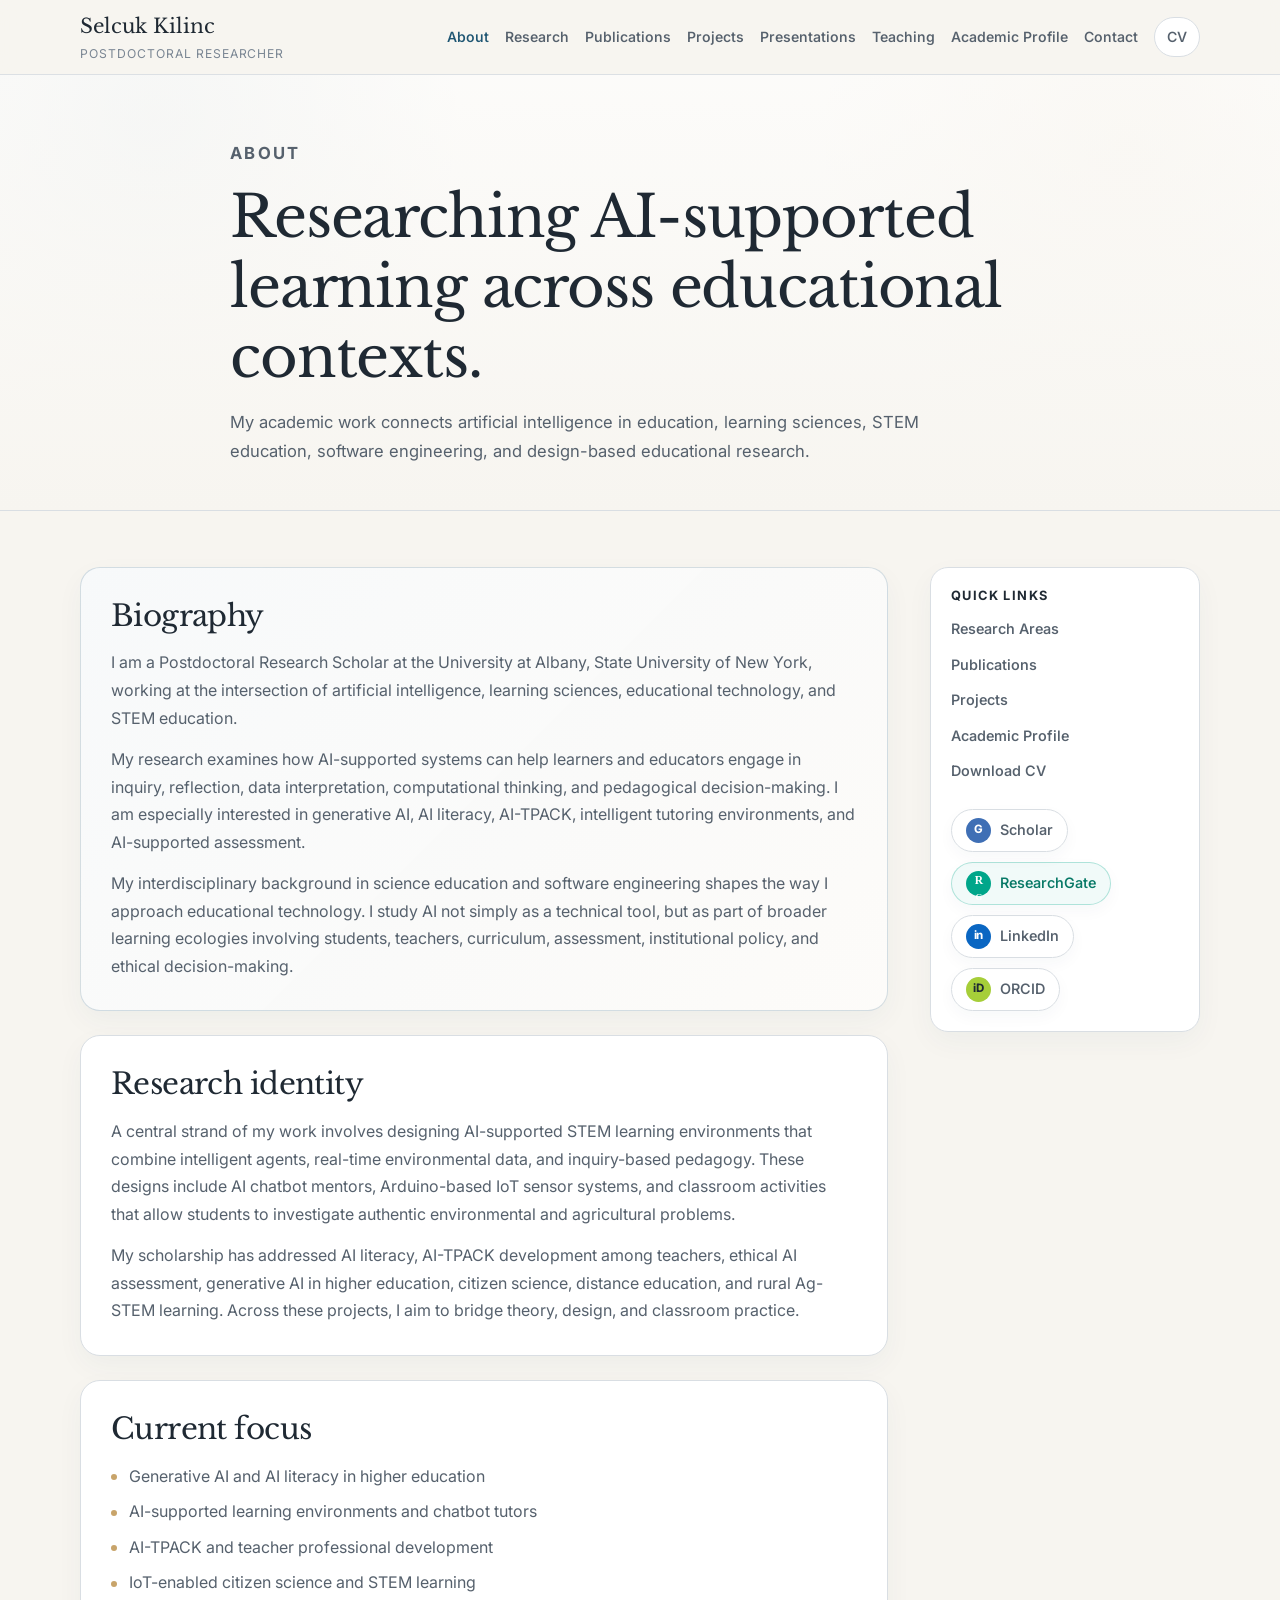
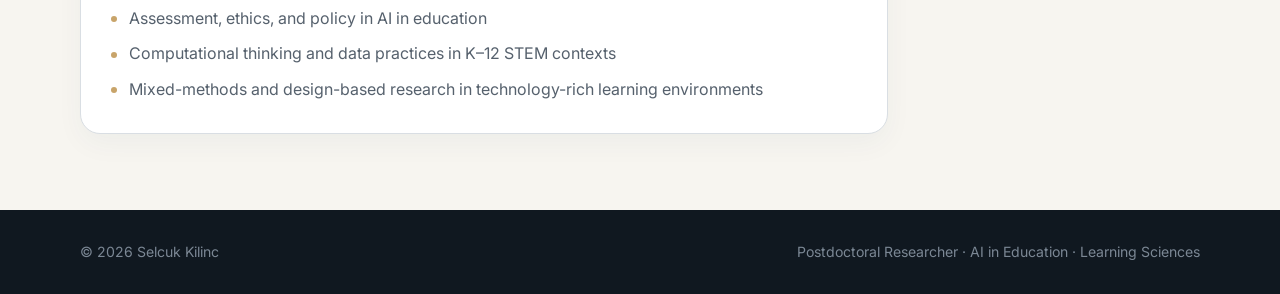
==== about.html @ 8771d02a "Add files via upload" ====
<!DOCTYPE html>
<html lang="en">
<head>
  <meta charset="UTF-8" />
  <meta name="viewport" content="width=device-width, initial-scale=1.0" />

  <title>About | Selcuk Kilinc</title>
  <meta name="description" content="About Selcuk Kilinc, Postdoctoral Researcher in AI in Education, Learning Sciences, and STEM Education." />

  <link rel="preconnect" href="https://fonts.googleapis.com" />
  <link rel="preconnect" href="https://fonts.gstatic.com" crossorigin />
  <link href="https://fonts.googleapis.com/css2?family=Libre+Baskerville:wght@400;700&family=Inter:wght@400;500;600;700&display=swap" rel="stylesheet" />
  <link rel="stylesheet" href="assets/css/style.css" />
</head>

<body data-page="about">
  <header class="site-header" id="site-header">
    <nav class="nav container">
      <a class="brand" href="index.html">
        <span class="brand-name">Selcuk Kilinc</span>
        <span class="brand-subtitle">Postdoctoral Researcher</span>
      </a>

      <button class="nav-toggle" id="nav-toggle" type="button" aria-label="Open navigation">
        <span></span>
        <span></span>
      </button>

      <div class="nav-menu" id="nav-menu">
        <a href="about.html">About</a>
        <a href="research.html">Research</a>
        <a href="publications.html">Publications</a>
        <a href="projects.html">Projects</a>
        <a href="presentations.html">Presentations</a>
        <a href="teaching.html">Teaching</a>
        <a href="academic-profile.html">Academic Profile</a>
        <a href="contact.html">Contact</a>
        <a class="cv-link" href="assets/docs/Selcuk_Kilinc_CV.pdf" target="_blank" rel="noopener">CV</a>
      </div>
    </nav>
  </header>

  <main>
    <section class="page-hero">
      <div class="container page-hero-inner">
        <p class="section-label">About</p>
        <h1>Researching AI-supported learning across educational contexts.</h1>
        <p>
          My academic work connects artificial intelligence in education, learning sciences, STEM education, software engineering, and design-based educational research.
        </p>
      </div>
    </section>

    <section class="page-main">
      <div class="container page-grid">
        <div class="content-stack">
          <article class="content-block featured-block">
            <h2>Biography</h2>
            <p>
              I am a Postdoctoral Research Scholar at the University at Albany, State University of New York, working at the intersection of artificial intelligence, learning sciences, educational technology, and STEM education.
            </p>
            <p>
              My research examines how AI-supported systems can help learners and educators engage in inquiry, reflection, data interpretation, computational thinking, and pedagogical decision-making. I am especially interested in generative AI, AI literacy, AI-TPACK, intelligent tutoring environments, and AI-supported assessment.
            </p>
            <p>
              My interdisciplinary background in science education and software engineering shapes the way I approach educational technology. I study AI not simply as a technical tool, but as part of broader learning ecologies involving students, teachers, curriculum, assessment, institutional policy, and ethical decision-making.
            </p>
          </article>

          <article class="content-block">
            <h2>Research identity</h2>
            <p>
              A central strand of my work involves designing AI-supported STEM learning environments that combine intelligent agents, real-time environmental data, and inquiry-based pedagogy. These designs include AI chatbot mentors, Arduino-based IoT sensor systems, and classroom activities that allow students to investigate authentic environmental and agricultural problems.
            </p>
            <p>
              My scholarship has addressed AI literacy, AI-TPACK development among teachers, ethical AI assessment, generative AI in higher education, citizen science, distance education, and rural Ag-STEM learning. Across these projects, I aim to bridge theory, design, and classroom practice.
            </p>
          </article>

          <article class="content-block">
            <h2>Current focus</h2>
            <ul class="detail-list">
              <li>Generative AI and AI literacy in higher education</li>
              <li>AI-supported learning environments and chatbot tutors</li>
              <li>AI-TPACK and teacher professional development</li>
              <li>IoT-enabled citizen science and STEM learning</li>
              <li>Assessment, ethics, and policy in AI in education</li>
              <li>Computational thinking and data practices in K–12 STEM contexts</li>
              <li>Mixed-methods and design-based research in technology-rich learning environments</li>
            </ul>
          </article>
        </div>

        <aside class="sidebar">
          <h2>Quick links</h2>
          <ul>
            <li><a href="research.html">Research Areas</a></li>
            <li><a href="publications.html">Publications</a></li>
            <li><a href="projects.html">Projects</a></li>
            <li><a href="academic-profile.html">Academic Profile</a></li>
            <li><a href="assets/docs/Selcuk_Kilinc_CV.pdf" target="_blank" rel="noopener">Download CV</a></li>
          </ul>

          <div class="social-button-row">
            <a class="social-button scholar" href="https://scholar.google.com/citations?user=YOUR_ID" target="_blank" rel="noopener"><span class="social-icon">G</span><span>Scholar</span></a>
            <a class="social-button rg-link" href="https://www.researchgate.net/profile/Selcuk-Kilinc-4?ev=hdr_xprf" target="_blank" rel="noopener"><span class="social-icon rg">R<sup>G</sup></span><span>ResearchGate</span></a>
            <a class="social-button linkedin" href="https://www.linkedin.com/in/selcukilinc/" target="_blank" rel="noopener"><span class="social-icon">in</span><span>LinkedIn</span></a>
            <a class="social-button orcid" href="https://orcid.org/0000-0001-8846-7243" target="_blank" rel="noopener"><span class="social-icon">iD</span><span>ORCID</span></a>
          </div>
        </aside>
      </div>
    </section>
  </main>

  <footer class="site-footer">
    <div class="container footer-inner">
      <p>© <span id="year"></span> Selcuk Kilinc</p>
      <p>Postdoctoral Researcher · AI in Education · Learning Sciences</p>
    </div>
  </footer>

  <script src="assets/js/main.js"></script>
</body>
</html>
---- assets/css/style.css ----
:root {
  --bg: #f7f5f0;
  --paper: #ffffff;
  --soft: #eef2f3;
  --ink: #1f2933;
  --muted: #56616d;
  --light: #7b8794;
  --line: #d9dee3;
  --blue: #1f5673;
  --blue-dark: #183d55;
  --sand: #c8a46a;
  --sand-soft: #efe4d2;
  --rg: #00a68a;
  --linkedin: #0a66c2;
  --orcid: #a6ce39;
  --scholar: #3f6fb5;
  --shadow: 0 18px 45px rgba(24, 61, 85, 0.08);
  --shadow-soft: 0 10px 28px rgba(24, 61, 85, 0.045);

  --serif: "Libre Baskerville", Georgia, serif;
  --sans: "Inter", system-ui, -apple-system, BlinkMacSystemFont, "Segoe UI", sans-serif;
}

* {
  box-sizing: border-box;
}

html {
  scroll-behavior: smooth;
}

body {
  margin: 0;
  color: var(--ink);
  background: var(--bg);
  font-family: var(--sans);
  font-size: 16px;
  line-height: 1.72;
}

body.nav-open {
  overflow: hidden;
}

a {
  color: var(--blue);
  text-decoration: none;
}

a:hover {
  color: var(--blue-dark);
  text-decoration: underline;
  text-underline-offset: 4px;
}

img {
  max-width: 100%;
  display: block;
}

h1,
h2,
h3 {
  margin: 0;
  color: var(--ink);
  line-height: 1.22;
  letter-spacing: -0.02em;
}

h1 {
  font-family: var(--serif);
  font-size: clamp(2.25rem, 4.5vw, 4rem);
  font-weight: 400;
}

h2 {
  font-family: var(--serif);
  font-size: clamp(1.75rem, 3vw, 2.55rem);
  font-weight: 400;
}

h3 {
  font-size: 1.08rem;
  font-weight: 650;
}

p {
  margin: 0;
}

strong {
  font-weight: 700;
}

em {
  font-style: italic;
}

.container {
  width: min(1120px, calc(100% - 40px));
  margin: 0 auto;
}

.site-header {
  position: sticky;
  top: 0;
  z-index: 100;
  background: rgba(247, 245, 240, 0.94);
  border-bottom: 1px solid rgba(217, 222, 227, 0.9);
  backdrop-filter: blur(14px);
}

.nav {
  min-height: 74px;
  display: flex;
  align-items: center;
  justify-content: space-between;
  gap: 28px;
}

.brand {
  display: grid;
  gap: 1px;
  color: var(--ink);
}

.brand:hover {
  text-decoration: none;
}

.brand-name {
  font-family: var(--serif);
  font-size: 1.25rem;
  color: var(--ink);
}

.brand-subtitle {
  color: var(--light);
  font-size: 0.76rem;
  letter-spacing: 0.08em;
  text-transform: uppercase;
}

.nav-menu {
  display: flex;
  align-items: center;
  gap: 16px;
}

.nav-menu a {
  color: var(--muted);
  font-size: 0.88rem;
  font-weight: 550;
}

.nav-menu a:hover,
.nav-menu a.is-active {
  color: var(--blue);
  text-decoration: none;
}

.cv-link {
  padding: 7px 12px;
  border: 1px solid var(--line);
  border-radius: 999px;
  background: var(--paper);
}

.nav-toggle {
  display: none;
  width: 40px;
  height: 40px;
  border: 1px solid var(--line);
  border-radius: 999px;
  background: var(--paper);
  cursor: pointer;
}

.nav-toggle span {
  display: block;
  width: 18px;
  height: 2px;
  margin: 5px auto;
  background: var(--ink);
}

.hero {
  padding: 76px 0 64px;
  background:
    linear-gradient(180deg, rgba(255,255,255,0.6), rgba(247,245,240,0.95)),
    radial-gradient(circle at 15% 20%, rgba(31,86,115,0.09), transparent 30%),
    radial-gradient(circle at 90% 10%, rgba(200,164,106,0.12), transparent 26%);
}

.hero-grid {
  display: grid;
  grid-template-columns: minmax(0, 1.2fr) 330px;
  gap: 64px;
  align-items: center;
}

.section-label {
  display: block;
  margin-bottom: 14px;
  color: var(--blue);
  font-size: 0.76rem;
  font-weight: 700;
  letter-spacing: 0.14em;
  text-transform: uppercase;
}

.hero-summary {
  max-width: 720px;
  margin-top: 22px;
  color: var(--muted);
  font-size: 1.08rem;
}

.hero-actions {
  display: flex;
  flex-wrap: wrap;
  gap: 12px;
  margin-top: 28px;
}

.button {
  display: inline-flex;
  align-items: center;
  justify-content: center;
  min-height: 42px;
  padding: 9px 16px;
  border-radius: 999px;
  border: 1px solid var(--line);
  font-size: 0.9rem;
  font-weight: 650;
  transition: 180ms ease;
}

.button:hover {
  text-decoration: none;
  transform: translateY(-1px);
}

.button.primary {
  color: white;
  background: var(--blue);
  border-color: var(--blue);
}

.button.primary:hover {
  background: var(--blue-dark);
  border-color: var(--blue-dark);
}

.button.secondary {
  color: var(--blue-dark);
  background: var(--paper);
}

.small-button {
  margin-top: 28px;
}

.social-button-row {
  display: flex;
  flex-wrap: wrap;
  gap: 10px;
  margin-top: 24px;
}

.social-button {
  display: inline-flex;
  align-items: center;
  gap: 9px;
  min-height: 42px;
  padding: 8px 14px;
  border: 1px solid var(--line);
  border-radius: 999px;
  color: var(--muted);
  background: rgba(255, 255, 255, 0.78);
  font-size: 0.88rem;
  font-weight: 650;
  transition: 180ms ease;
  box-shadow: 0 6px 16px rgba(24, 61, 85, 0.035);
}

.social-button:hover {
  background: var(--paper);
  text-decoration: none;
  transform: translateY(-2px);
  box-shadow: 0 12px 26px rgba(24, 61, 85, 0.075);
}

.social-icon {
  width: 25px;
  height: 25px;
  display: inline-grid;
  place-items: center;
  border-radius: 999px;
  color: white;
  background: var(--blue);
  font-size: 0.72rem;
  font-weight: 750;
  letter-spacing: -0.02em;
}

.social-button.scholar .social-icon {
  background: var(--scholar);
}

.social-button.rg-link {
  color: #087967;
  border-color: rgba(0, 166, 138, 0.28);
  background: rgba(0, 166, 138, 0.055);
}

.social-button.rg-link:hover {
  border-color: rgba(0, 166, 138, 0.48);
  background: rgba(0, 166, 138, 0.09);
}

.social-button.rg-link .social-icon {
  background: var(--rg);
}

.social-button.linkedin .social-icon {
  background: var(--linkedin);
}

.social-button.orcid .social-icon {
  background: var(--orcid);
  color: #1f2933;
}

.social-icon.rg {
  font-family: Georgia, serif;
  letter-spacing: -0.08em;
}

.social-icon.rg sup {
  font-size: 0.55rem;
  position: relative;
  top: -1px;
}

.profile-panel {
  padding: 12px;
  background: var(--paper);
  border: 1px solid var(--line);
  border-radius: 24px;
  box-shadow: var(--shadow);
}

.profile-panel img {
  aspect-ratio: 4 / 5;
  object-fit: cover;
  border-radius: 18px;
}

.profile-meta {
  display: grid;
  gap: 2px;
  padding: 16px 8px 4px;
}

.profile-meta strong {
  font-size: 0.95rem;
}

.profile-meta span {
  color: var(--light);
  font-size: 0.88rem;
}

.section {
  padding: 70px 0;
}

.section.soft {
  background: var(--soft);
}

.intro-grid {
  display: grid;
  grid-template-columns: 0.85fr 1.25fr;
  gap: 56px;
}

.prose {
  color: var(--muted);
  font-size: 1rem;
}

.prose p + p {
  margin-top: 16px;
}

.text-link {
  display: inline-flex;
  margin-top: 20px;
  font-weight: 650;
}

.section-heading {
  max-width: 720px;
  margin-bottom: 32px;
}

.section-note {
  margin-top: 12px;
  color: var(--muted);
}

.quiet-grid {
  display: grid;
  grid-template-columns: repeat(4, 1fr);
  gap: 1px;
  border: 1px solid var(--line);
  background: var(--line);
}

.quiet-grid article {
  min-height: 230px;
  padding: 24px;
  background: var(--paper);
}

.quiet-grid h3 {
  margin-bottom: 12px;
}

.quiet-grid p {
  color: var(--muted);
  font-size: 0.94rem;
}

.publication-preview {
  max-width: 980px;
}

.citation-list {
  display: grid;
  gap: 0;
  border-top: 1px solid var(--line);
}

.citation-item {
  display: grid;
  grid-template-columns: 76px minmax(0, 1fr);
  gap: 20px;
  padding: 22px 0;
  border-bottom: 1px solid var(--line);
}

.citation-year {
  color: var(--blue);
  font-weight: 700;
  font-size: 0.95rem;
}

.citation-text {
  color: var(--ink);
  font-size: 0.96rem;
}

.citation-text em {
  font-style: italic;
}

.citation-item a {
  display: inline-block;
  margin-top: 8px;
  font-size: 0.88rem;
  word-break: break-word;
}

.author-me {
  font-weight: 700;
  color: var(--ink);
}

.project-grid {
  display: grid;
  grid-template-columns: 1fr 1fr;
  gap: 22px;
}

.project-card {
  padding: 28px;
  background: var(--paper);
  border: 1px solid var(--line);
  border-radius: 18px;
  box-shadow: 0 10px 28px rgba(24, 61, 85, 0.05);
}

.project-type {
  display: block;
  margin-bottom: 14px;
  color: var(--sand);
  font-size: 0.74rem;
  font-weight: 750;
  letter-spacing: 0.12em;
  text-transform: uppercase;
}

.project-card h3 {
  margin-bottom: 12px;
}

.project-card p {
  color: var(--muted);
}

.project-card a {
  display: inline-flex;
  margin-top: 18px;
  font-weight: 650;
}

.profile-preview-grid {
  display: grid;
  grid-template-columns: 0.95fr 1.35fr;
  gap: 28px;
  align-items: stretch;
}

.profile-preview-card {
  padding: 30px;
  border: 1px solid var(--line);
  border-radius: 22px;
  background:
    linear-gradient(135deg, rgba(31,86,115,0.055), rgba(200,164,106,0.07)),
    var(--paper);
  box-shadow: var(--shadow-soft);
}

.profile-preview-card p:not(.section-label) {
  color: var(--muted);
  margin-top: 14px;
}

.profile-preview-list {
  display: grid;
  grid-template-columns: 1fr 1fr;
  gap: 14px;
}

.profile-preview-item {
  padding: 18px;
  border: 1px solid var(--line);
  border-radius: 16px;
  background: var(--paper);
  box-shadow: var(--shadow-soft);
}

.profile-preview-item span {
  display: block;
  margin-bottom: 5px;
  color: var(--blue);
  font-size: 0.72rem;
  font-weight: 750;
  letter-spacing: 0.12em;
  text-transform: uppercase;
}

.profile-preview-item strong {
  display: block;
  color: var(--ink);
  line-height: 1.35;
}

.closing {
  background: var(--paper);
}

.closing-box {
  padding: 42px;
  border: 1px solid var(--line);
  border-radius: 24px;
  background:
    linear-gradient(135deg, rgba(31,86,115,0.07), rgba(200,164,106,0.08)),
    var(--paper);
}

.closing-box p:not(.section-label) {
  max-width: 720px;
  margin-top: 14px;
  color: var(--muted);
}

.page-hero {
  padding: 64px 0 44px;
  background:
    linear-gradient(180deg, rgba(255,255,255,0.64), rgba(247,245,240,0.96)),
    radial-gradient(circle at 12% 10%, rgba(31,86,115,0.08), transparent 26%),
    radial-gradient(circle at 88% 16%, rgba(200,164,106,0.10), transparent 26%);
  border-bottom: 1px solid var(--line);
}

.page-hero-inner {
  max-width: 820px;
}

.page-hero h1 {
  margin-bottom: 16px;
}

.page-hero p {
  max-width: 760px;
  color: var(--muted);
  font-size: 1.04rem;
}

.page-main {
  padding: 56px 0 76px;
}

.page-grid {
  display: grid;
  grid-template-columns: minmax(0, 1fr) 270px;
  gap: 42px;
  align-items: start;
}

.sidebar {
  position: sticky;
  top: 98px;
  padding: 20px;
  border: 1px solid var(--line);
  border-radius: 18px;
  background: var(--paper);
  box-shadow: var(--shadow-soft);
}

.sidebar h2 {
  font-family: var(--sans);
  margin-bottom: 12px;
  color: var(--ink);
  font-size: 0.8rem;
  font-weight: 700;
  letter-spacing: 0.11em;
  text-transform: uppercase;
}

.sidebar ul {
  list-style: none;
  margin: 0;
  padding: 0;
}

.sidebar li + li {
  margin-top: 8px;
}

.sidebar a {
  color: var(--muted);
  font-size: 0.9rem;
  font-weight: 550;
}

.sidebar a:hover {
  color: var(--blue);
  text-decoration: none;
}

.content-stack {
  display: grid;
  gap: 24px;
}

.content-block {
  padding: 30px;
  border: 1px solid var(--line);
  border-radius: 20px;
  background: var(--paper);
  box-shadow: var(--shadow-soft);
}

.content-block.featured-block {
  border-color: rgba(31, 86, 115, 0.18);
  background:
    linear-gradient(135deg, rgba(31,86,115,0.035), rgba(200,164,106,0.04)),
    var(--paper);
}

.content-block h2 {
  margin-bottom: 16px;
  font-size: clamp(1.45rem, 2.3vw, 2rem);
}

.content-block h3 {
  margin-top: 24px;
  margin-bottom: 10px;
}

.content-block p {
  color: var(--muted);
}

.content-block p + p {
  margin-top: 14px;
}

.detail-list,
.clean-list {
  list-style: none;
  margin: 14px 0 0;
  padding: 0;
}

.detail-list li,
.clean-list li {
  position: relative;
  padding-left: 18px;
  color: var(--muted);
}

.detail-list li + li,
.clean-list li + li {
  margin-top: 8px;
}

.detail-list li::before,
.clean-list li::before {
  content: "";
  position: absolute;
  left: 0;
  top: 0.72em;
  width: 6px;
  height: 6px;
  border-radius: 999px;
  background: var(--sand);
}

.meta-line {
  display: block;
  margin-bottom: 10px;
  color: var(--blue);
  font-size: 0.86rem;
  font-weight: 700;
}

.research-topic {
  padding: 22px 0;
  border-top: 1px solid var(--line);
}

.research-topic:first-of-type {
  border-top: none;
  padding-top: 0;
}

.research-topic h3 {
  margin-top: 0;
}

.publication-category {
  margin-top: 34px;
}

.publication-category:first-of-type {
  margin-top: 0;
}

.publication-category h2 {
  padding-bottom: 12px;
  border-bottom: 1px solid var(--line);
}

.full-citation-list {
  list-style: none;
  margin: 0;
  padding: 0;
}

.full-citation-list li {
  padding: 18px 0;
  border-bottom: 1px solid var(--line);
}

.full-citation-list li:last-child {
  border-bottom: none;
}

.citation-title {
  color: var(--ink);
}

.citation-venue {
  color: var(--muted);
}

.citation-link {
  display: inline-block;
  margin-top: 6px;
  font-size: 0.88rem;
  word-break: break-word;
}

.project-detail {
  padding: 26px 0;
  border-top: 1px solid var(--line);
}

.project-detail:first-of-type {
  border-top: none;
  padding-top: 0;
}

.project-detail h2 {
  margin-bottom: 8px;
}

.project-detail .project-type {
  margin-bottom: 16px;
}

.project-columns {
  display: grid;
  grid-template-columns: repeat(3, 1fr);
  gap: 18px;
  margin-top: 18px;
}

.project-columns div {
  padding: 18px;
  border: 1px solid var(--line);
  border-radius: 16px;
  background: #fbfaf7;
}

.project-columns h3 {
  margin-top: 0;
  font-size: 0.95rem;
}

.presentation-group + .presentation-group {
  margin-top: 34px;
}

.presentation-list {
  list-style: none;
  margin: 0;
  padding: 0;
}

.presentation-list li {
  padding: 18px 0;
  border-bottom: 1px solid var(--line);
  color: var(--muted);
}

.presentation-list li:last-child {
  border-bottom: none;
}

.presentation-title {
  display: block;
  margin-top: 3px;
  color: var(--ink);
  font-weight: 600;
}

.presentation-venue {
  display: block;
  margin-top: 4px;
  color: var(--muted);
}

.profile-intro {
  padding: 0;
  overflow: hidden;
}

.profile-intro-grid {
  display: grid;
  grid-template-columns: 1fr 1.25fr;
  gap: 1px;
  background: var(--line);
}

.profile-intro-panel {
  padding: 30px;
  background: var(--paper);
}

.profile-intro-panel.soft-panel {
  background:
    linear-gradient(135deg, rgba(31,86,115,0.06), rgba(200,164,106,0.07)),
    #fbfaf7;
}

.profile-intro-panel h2 {
  margin-bottom: 14px;
}

.profile-microgrid {
  display: grid;
  grid-template-columns: 1fr 1fr;
  gap: 14px;
  margin-top: 18px;
}

.profile-microcard {
  padding: 16px;
  border: 1px solid var(--line);
  border-radius: 14px;
  background: rgba(255,255,255,0.72);
}

.profile-microcard span {
  display: block;
  margin-bottom: 4px;
  color: var(--blue);
  font-size: 0.74rem;
  font-weight: 750;
  letter-spacing: 0.1em;
  text-transform: uppercase;
}

.profile-microcard strong {
  display: block;
  color: var(--ink);
  font-size: 0.95rem;
}

.profile-entry {
  padding: 22px 0;
  border-top: 1px solid var(--line);
}

.profile-entry:first-of-type {
  padding-top: 0;
  border-top: none;
}

.profile-entry h3 {
  margin-top: 0;
}

.profile-entry .date {
  display: block;
  margin-bottom: 8px;
  color: var(--blue);
  font-size: 0.88rem;
  font-weight: 700;
}

.role-subtitle {
  display: block;
  margin-top: 4px;
  color: var(--light);
  font-size: 0.9rem;
  font-weight: 500;
}

.role-highlight {
  margin-top: 12px;
  padding: 14px 16px;
  border-left: 3px solid var(--sand);
  background: #fbfaf7;
  color: var(--muted);
  border-radius: 0 12px 12px 0;
}

.role-highlight strong {
  color: var(--ink);
}

.education-work {
  margin-top: 10px;
  color: var(--muted);
}

.education-work a {
  font-weight: 650;
}

.education-work-label {
  color: var(--ink);
  font-weight: 700;
}

.accordion {
  display: grid;
  gap: 10px;
  margin-top: 16px;
}

.accordion-item {
  border: 1px solid var(--line);
  border-radius: 16px;
  background: #fbfaf7;
  overflow: hidden;
}

.accordion-button {
  width: 100%;
  padding: 16px 18px;
  border: 0;
  background: transparent;
  color: var(--ink);
  display: flex;
  align-items: center;
  justify-content: space-between;
  cursor: pointer;
  font-weight: 700;
  text-align: left;
}

.accordion-button::after {
  content: "+";
  color: var(--blue);
  font-size: 1.2rem;
}

.accordion-item.is-open .accordion-button::after {
  content: "–";
}

.accordion-panel {
  display: none;
  padding: 0 18px 18px;
}

.accordion-item.is-open .accordion-panel {
  display: block;
}

.contact-grid {
  display: grid;
  grid-template-columns: 1fr 1fr;
  gap: 22px;
}

.contact-card {
  padding: 28px;
  border: 1px solid var(--line);
  border-radius: 20px;
  background: var(--paper);
  box-shadow: var(--shadow-soft);
}

.contact-card h2 {
  margin-bottom: 16px;
}

.email-link {
  display: inline-flex;
  margin-top: 8px;
  color: var(--blue);
  font-size: 1.05rem;
  font-weight: 700;
}

.writing-placeholder {
  padding: 34px;
  border: 1px dashed rgba(31, 86, 115, 0.35);
  border-radius: 20px;
  background:
    linear-gradient(135deg, rgba(31,86,115,0.06), rgba(200,164,106,0.07)),
    var(--paper);
}

.site-footer {
  padding: 30px 0;
  color: var(--light);
  background: #101820;
}

.footer-inner {
  display: flex;
  justify-content: space-between;
  gap: 20px;
  font-size: 0.88rem;
}

@media (max-width: 940px) {
  .hero-grid,
  .intro-grid,
  .project-grid,
  .profile-preview-grid,
  .page-grid,
  .contact-grid,
  .project-columns,
  .profile-intro-grid {
    grid-template-columns: 1fr;
  }

  .profile-panel {
    max-width: 330px;
  }

  .quiet-grid {
    grid-template-columns: repeat(2, 1fr);
  }

  .profile-preview-list {
    grid-template-columns: 1fr 1fr;
  }

  .sidebar {
    position: static;
  }

  .nav-toggle {
    display: block;
  }

  .nav-menu {
    position: fixed;
    top: 74px;
    left: 20px;
    right: 20px;
    display: none;
    flex-direction: column;
    align-items: stretch;
    gap: 0;
    padding: 18px;
    background: var(--paper);
    border: 1px solid var(--line);
    border-radius: 18px;
    box-shadow: var(--shadow);
  }

  .nav-menu.is-open {
    display: flex;
  }

  .nav-menu a {
    padding: 10px 0;
  }
}

@media (max-width: 640px) {
  .container {
    width: min(100% - 28px, 1120px);
  }

  .hero {
    padding: 46px 0 52px;
  }

  h1 {
    font-size: 2.15rem;
  }

  h2 {
    font-size: 1.75rem;
  }

  .quiet-grid,
  .profile-preview-list {
    grid-template-columns: 1fr;
  }

  .citation-item {
    grid-template-columns: 1fr;
    gap: 6px;
  }

  .content-block,
  .contact-card,
  .writing-placeholder {
    padding: 22px;
  }

  .profile-intro-panel {
    padding: 22px;
  }

  .profile-microgrid {
    grid-template-columns: 1fr;
  }

  .social-button-row {
    flex-direction: column;
    align-items: stretch;
  }

  .social-button {
    justify-content: center;
  }

  .footer-inner {
    flex-direction: column;
  }
}
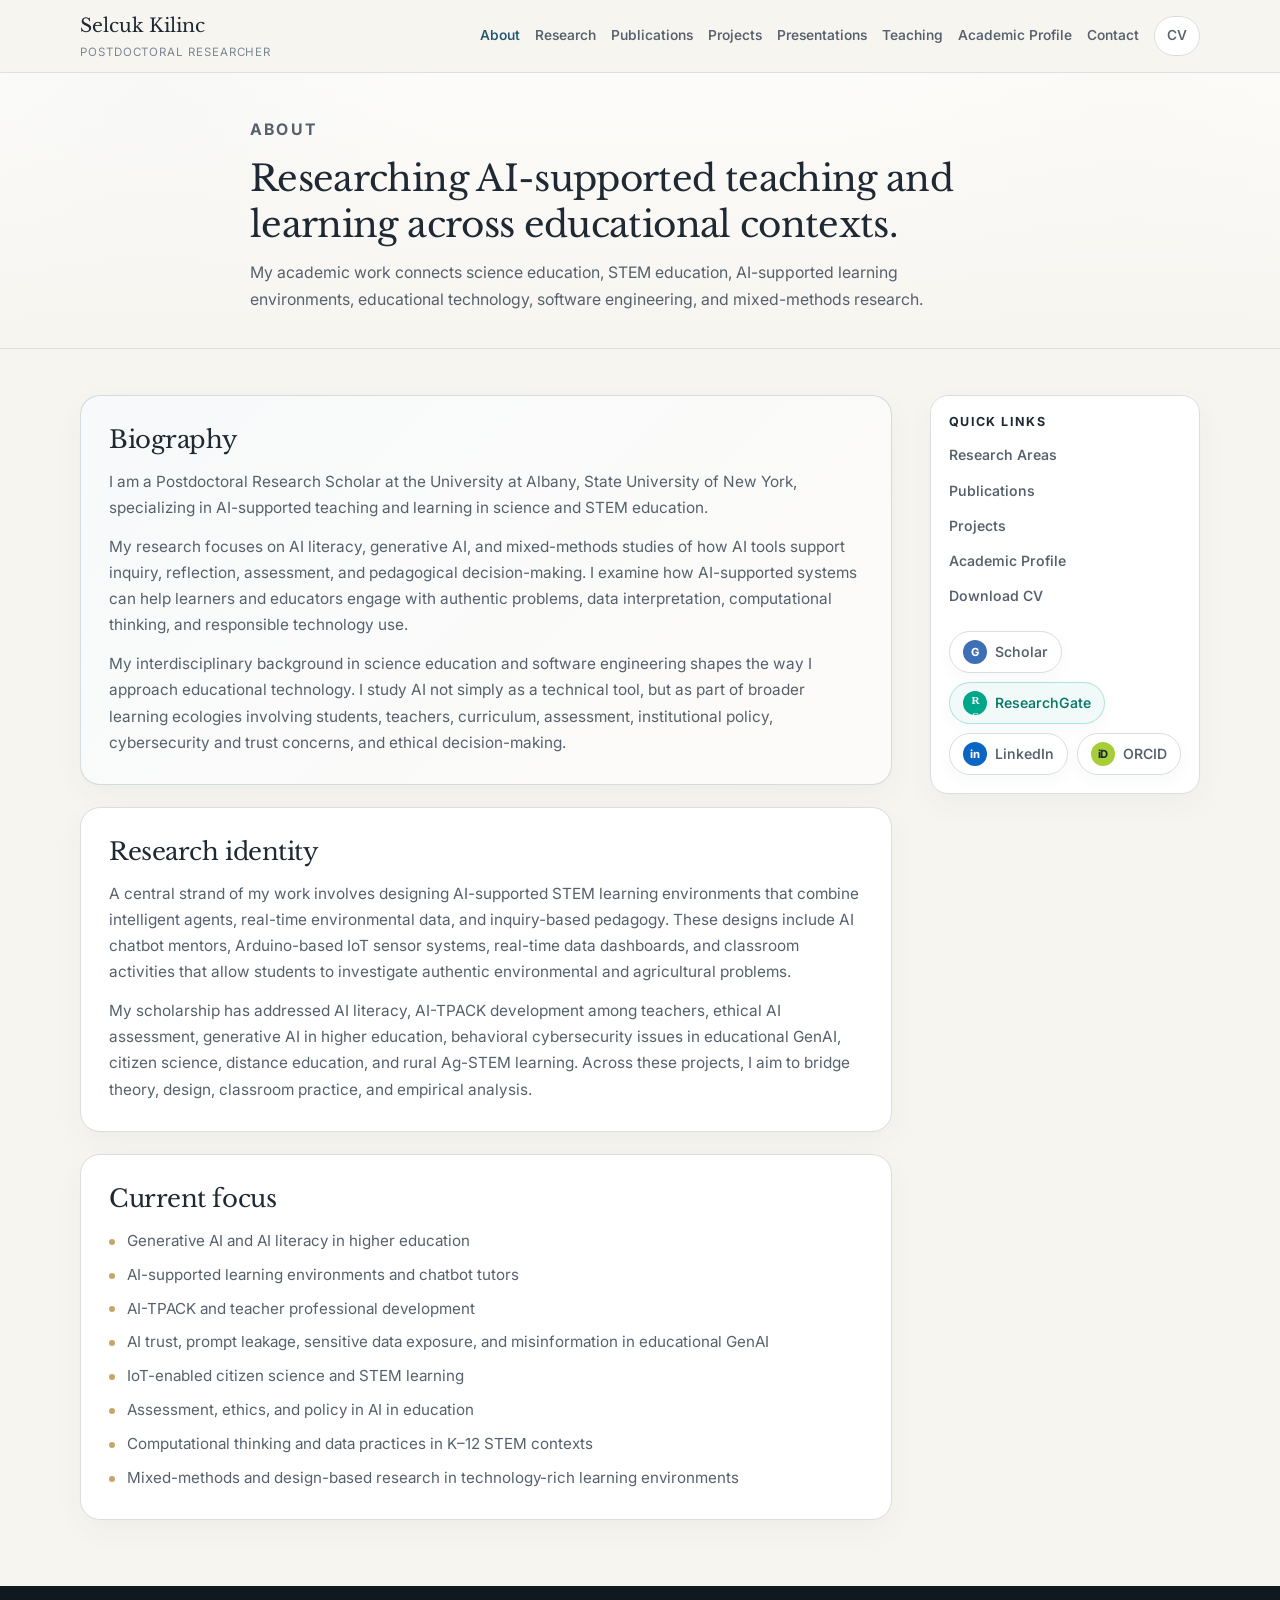
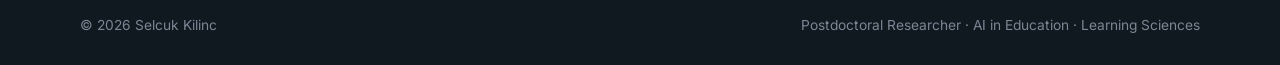
==== commit e8bf7a5a: "Add files via upload" ====
--- a/about.html
+++ b/about.html
@@ -5,7 +5,7 @@
   <meta name="viewport" content="width=device-width, initial-scale=1.0" />
 
   <title>About | Selcuk Kilinc</title>
-  <meta name="description" content="About Selcuk Kilinc, Postdoctoral Researcher in AI in Education, Learning Sciences, and STEM Education." />
+  <meta name="description" content="About Selcuk Kilinc, Postdoctoral Researcher in science and STEM education specializing in AI-supported teaching and learning." />
 
   <link rel="preconnect" href="https://fonts.googleapis.com" />
   <link rel="preconnect" href="https://fonts.gstatic.com" crossorigin />
@@ -44,9 +44,9 @@
     <section class="page-hero">
       <div class="container page-hero-inner">
         <p class="section-label">About</p>
-        <h1>Researching AI-supported learning across educational contexts.</h1>
+        <h1>Researching AI-supported teaching and learning across educational contexts.</h1>
         <p>
-          My academic work connects artificial intelligence in education, learning sciences, STEM education, software engineering, and design-based educational research.
+          My academic work connects science education, STEM education, AI-supported learning environments, educational technology, software engineering, and mixed-methods research.
         </p>
       </div>
     </section>
@@ -57,23 +57,23 @@
           <article class="content-block featured-block">
             <h2>Biography</h2>
             <p>
-              I am a Postdoctoral Research Scholar at the University at Albany, State University of New York, working at the intersection of artificial intelligence, learning sciences, educational technology, and STEM education.
+              I am a Postdoctoral Research Scholar at the University at Albany, State University of New York, specializing in AI-supported teaching and learning in science and STEM education.
             </p>
             <p>
-              My research examines how AI-supported systems can help learners and educators engage in inquiry, reflection, data interpretation, computational thinking, and pedagogical decision-making. I am especially interested in generative AI, AI literacy, AI-TPACK, intelligent tutoring environments, and AI-supported assessment.
+              My research focuses on AI literacy, generative AI, and mixed-methods studies of how AI tools support inquiry, reflection, assessment, and pedagogical decision-making. I examine how AI-supported systems can help learners and educators engage with authentic problems, data interpretation, computational thinking, and responsible technology use.
             </p>
             <p>
-              My interdisciplinary background in science education and software engineering shapes the way I approach educational technology. I study AI not simply as a technical tool, but as part of broader learning ecologies involving students, teachers, curriculum, assessment, institutional policy, and ethical decision-making.
+              My interdisciplinary background in science education and software engineering shapes the way I approach educational technology. I study AI not simply as a technical tool, but as part of broader learning ecologies involving students, teachers, curriculum, assessment, institutional policy, cybersecurity and trust concerns, and ethical decision-making.
             </p>
           </article>
 
           <article class="content-block">
             <h2>Research identity</h2>
             <p>
-              A central strand of my work involves designing AI-supported STEM learning environments that combine intelligent agents, real-time environmental data, and inquiry-based pedagogy. These designs include AI chatbot mentors, Arduino-based IoT sensor systems, and classroom activities that allow students to investigate authentic environmental and agricultural problems.
+              A central strand of my work involves designing AI-supported STEM learning environments that combine intelligent agents, real-time environmental data, and inquiry-based pedagogy. These designs include AI chatbot mentors, Arduino-based IoT sensor systems, real-time data dashboards, and classroom activities that allow students to investigate authentic environmental and agricultural problems.
             </p>
             <p>
-              My scholarship has addressed AI literacy, AI-TPACK development among teachers, ethical AI assessment, generative AI in higher education, citizen science, distance education, and rural Ag-STEM learning. Across these projects, I aim to bridge theory, design, and classroom practice.
+              My scholarship has addressed AI literacy, AI-TPACK development among teachers, ethical AI assessment, generative AI in higher education, behavioral cybersecurity issues in educational GenAI, citizen science, distance education, and rural Ag-STEM learning. Across these projects, I aim to bridge theory, design, classroom practice, and empirical analysis.
             </p>
           </article>
 
@@ -83,6 +83,7 @@
               <li>Generative AI and AI literacy in higher education</li>
               <li>AI-supported learning environments and chatbot tutors</li>
               <li>AI-TPACK and teacher professional development</li>
+              <li>AI trust, prompt leakage, sensitive data exposure, and misinformation in educational GenAI</li>
               <li>IoT-enabled citizen science and STEM learning</li>
               <li>Assessment, ethics, and policy in AI in education</li>
               <li>Computational thinking and data practices in K–12 STEM contexts</li>
@@ -102,8 +103,8 @@
           </ul>
 
           <div class="social-button-row">
-            <a class="social-button scholar" href="https://scholar.google.com/citations?user=YOUR_ID" target="_blank" rel="noopener"><span class="social-icon">G</span><span>Scholar</span></a>
-            <a class="social-button rg-link" href="https://www.researchgate.net/profile/Selcuk-Kilinc-4?ev=hdr_xprf" target="_blank" rel="noopener"><span class="social-icon rg">R<sup>G</sup></span><span>ResearchGate</span></a>
+            <a class="social-button scholar" href="https://scholar.google.com/citations?user=oghAi08AAAAJ&amp;hl=tr" target="_blank" rel="noopener"><span class="social-icon">G</span><span>Scholar</span></a>
+            <a class="social-button rg-link" href="https://www.researchgate.net/profile/Selcuk-Kilinc-3" target="_blank" rel="noopener"><span class="social-icon rg">R<sup>G</sup></span><span>ResearchGate</span></a>
             <a class="social-button linkedin" href="https://www.linkedin.com/in/selcukilinc/" target="_blank" rel="noopener"><span class="social-icon">in</span><span>LinkedIn</span></a>
             <a class="social-button orcid" href="https://orcid.org/0000-0001-8846-7243" target="_blank" rel="noopener"><span class="social-icon">iD</span><span>ORCID</span></a>
           </div>
@@ -121,4 +122,4 @@
 
   <script src="assets/js/main.js"></script>
 </body>
-</html>+</html>
--- a/assets/css/style.css
+++ b/assets/css/style.css
@@ -35,7 +35,7 @@
   background: var(--bg);
   font-family: var(--sans);
   font-size: 16px;
-  line-height: 1.72;
+  line-height: 1.7;
 }
 
 body.nav-open {
@@ -51,6 +51,12 @@
   color: var(--blue-dark);
   text-decoration: underline;
   text-underline-offset: 4px;
+}
+
+a:focus-visible,
+button:focus-visible {
+  outline: 3px solid rgba(31, 86, 115, 0.28);
+  outline-offset: 3px;
 }
 
 img {
@@ -63,24 +69,26 @@
 h3 {
   margin: 0;
   color: var(--ink);
-  line-height: 1.22;
-  letter-spacing: -0.02em;
-}
-
+  line-height: 1.28;
+  letter-spacing: -0.018em;
+}
+
+/* Refined academic heading scale */
 h1 {
   font-family: var(--serif);
-  font-size: clamp(2.25rem, 4.5vw, 4rem);
+  font-size: clamp(2rem, 3.2vw, 3.15rem);
   font-weight: 400;
+  max-width: 850px;
 }
 
 h2 {
   font-family: var(--serif);
-  font-size: clamp(1.75rem, 3vw, 2.55rem);
+  font-size: clamp(1.45rem, 2.2vw, 2.1rem);
   font-weight: 400;
 }
 
 h3 {
-  font-size: 1.08rem;
+  font-size: 1.02rem;
   font-weight: 650;
 }
 
@@ -100,6 +108,8 @@
   width: min(1120px, calc(100% - 40px));
   margin: 0 auto;
 }
+
+/* Header */
 
 .site-header {
   position: sticky;
@@ -111,7 +121,7 @@
 }
 
 .nav {
-  min-height: 74px;
+  min-height: 72px;
   display: flex;
   align-items: center;
   justify-content: space-between;
@@ -130,13 +140,13 @@
 
 .brand-name {
   font-family: var(--serif);
-  font-size: 1.25rem;
+  font-size: 1.18rem;
   color: var(--ink);
 }
 
 .brand-subtitle {
   color: var(--light);
-  font-size: 0.76rem;
+  font-size: 0.72rem;
   letter-spacing: 0.08em;
   text-transform: uppercase;
 }
@@ -144,12 +154,12 @@
 .nav-menu {
   display: flex;
   align-items: center;
-  gap: 16px;
+  gap: 15px;
 }
 
 .nav-menu a {
   color: var(--muted);
-  font-size: 0.88rem;
+  font-size: 0.86rem;
   font-weight: 550;
 }
 
@@ -184,26 +194,33 @@
   background: var(--ink);
 }
 
+/* Home hero */
+
 .hero {
-  padding: 76px 0 64px;
+  padding: 58px 0 54px;
   background:
-    linear-gradient(180deg, rgba(255,255,255,0.6), rgba(247,245,240,0.95)),
-    radial-gradient(circle at 15% 20%, rgba(31,86,115,0.09), transparent 30%),
-    radial-gradient(circle at 90% 10%, rgba(200,164,106,0.12), transparent 26%);
+    linear-gradient(180deg, rgba(255,255,255,0.65), rgba(247,245,240,0.95)),
+    radial-gradient(circle at 15% 20%, rgba(31,86,115,0.075), transparent 28%),
+    radial-gradient(circle at 90% 10%, rgba(200,164,106,0.10), transparent 24%);
+  border-bottom: 1px solid rgba(217, 222, 227, 0.65);
 }
 
 .hero-grid {
   display: grid;
-  grid-template-columns: minmax(0, 1.2fr) 330px;
-  gap: 64px;
+  grid-template-columns: minmax(0, 1.22fr) 310px;
+  gap: 56px;
   align-items: center;
+}
+
+.hero h1 {
+  max-width: 760px;
 }
 
 .section-label {
   display: block;
-  margin-bottom: 14px;
+  margin-bottom: 12px;
   color: var(--blue);
-  font-size: 0.76rem;
+  font-size: 0.72rem;
   font-weight: 700;
   letter-spacing: 0.14em;
   text-transform: uppercase;
@@ -211,27 +228,28 @@
 
 .hero-summary {
   max-width: 720px;
-  margin-top: 22px;
-  color: var(--muted);
-  font-size: 1.08rem;
+  margin-top: 18px;
+  color: var(--muted);
+  font-size: 1.02rem;
+  line-height: 1.72;
 }
 
 .hero-actions {
   display: flex;
   flex-wrap: wrap;
-  gap: 12px;
-  margin-top: 28px;
+  gap: 11px;
+  margin-top: 24px;
 }
 
 .button {
   display: inline-flex;
   align-items: center;
   justify-content: center;
-  min-height: 42px;
-  padding: 9px 16px;
+  min-height: 40px;
+  padding: 8px 15px;
   border-radius: 999px;
   border: 1px solid var(--line);
-  font-size: 0.9rem;
+  font-size: 0.88rem;
   font-weight: 650;
   transition: 180ms ease;
 }
@@ -258,27 +276,29 @@
 }
 
 .small-button {
-  margin-top: 28px;
-}
+  margin-top: 24px;
+}
+
+/* Social buttons */
 
 .social-button-row {
   display: flex;
   flex-wrap: wrap;
-  gap: 10px;
-  margin-top: 24px;
+  gap: 9px;
+  margin-top: 22px;
 }
 
 .social-button {
   display: inline-flex;
   align-items: center;
-  gap: 9px;
-  min-height: 42px;
-  padding: 8px 14px;
+  gap: 8px;
+  min-height: 40px;
+  padding: 8px 13px;
   border: 1px solid var(--line);
   border-radius: 999px;
   color: var(--muted);
   background: rgba(255, 255, 255, 0.78);
-  font-size: 0.88rem;
+  font-size: 0.86rem;
   font-weight: 650;
   transition: 180ms ease;
   box-shadow: 0 6px 16px rgba(24, 61, 85, 0.035);
@@ -292,14 +312,14 @@
 }
 
 .social-icon {
-  width: 25px;
-  height: 25px;
+  width: 24px;
+  height: 24px;
   display: inline-grid;
   place-items: center;
   border-radius: 999px;
   color: white;
   background: var(--blue);
-  font-size: 0.72rem;
+  font-size: 0.7rem;
   font-weight: 750;
   letter-spacing: -0.02em;
 }
@@ -343,37 +363,41 @@
   top: -1px;
 }
 
+/* Profile panel */
+
 .profile-panel {
-  padding: 12px;
+  padding: 11px;
   background: var(--paper);
   border: 1px solid var(--line);
-  border-radius: 24px;
+  border-radius: 22px;
   box-shadow: var(--shadow);
 }
 
 .profile-panel img {
   aspect-ratio: 4 / 5;
   object-fit: cover;
-  border-radius: 18px;
+  border-radius: 16px;
 }
 
 .profile-meta {
   display: grid;
   gap: 2px;
-  padding: 16px 8px 4px;
+  padding: 14px 7px 4px;
 }
 
 .profile-meta strong {
-  font-size: 0.95rem;
+  font-size: 0.92rem;
 }
 
 .profile-meta span {
   color: var(--light);
-  font-size: 0.88rem;
-}
+  font-size: 0.86rem;
+}
+
+/* Sections */
 
 .section {
-  padding: 70px 0;
+  padding: 58px 0;
 }
 
 .section.soft {
@@ -382,33 +406,34 @@
 
 .intro-grid {
   display: grid;
-  grid-template-columns: 0.85fr 1.25fr;
-  gap: 56px;
+  grid-template-columns: 0.82fr 1.28fr;
+  gap: 52px;
 }
 
 .prose {
   color: var(--muted);
-  font-size: 1rem;
+  font-size: 0.98rem;
 }
 
 .prose p + p {
-  margin-top: 16px;
+  margin-top: 14px;
 }
 
 .text-link {
   display: inline-flex;
-  margin-top: 20px;
+  margin-top: 18px;
   font-weight: 650;
 }
 
 .section-heading {
   max-width: 720px;
-  margin-bottom: 32px;
+  margin-bottom: 28px;
 }
 
 .section-note {
-  margin-top: 12px;
-  color: var(--muted);
+  margin-top: 10px;
+  color: var(--muted);
+  font-size: 0.96rem;
 }
 
 .quiet-grid {
@@ -420,19 +445,21 @@
 }
 
 .quiet-grid article {
-  min-height: 230px;
-  padding: 24px;
+  min-height: 205px;
+  padding: 22px;
   background: var(--paper);
 }
 
 .quiet-grid h3 {
-  margin-bottom: 12px;
+  margin-bottom: 10px;
 }
 
 .quiet-grid p {
   color: var(--muted);
-  font-size: 0.94rem;
-}
+  font-size: 0.92rem;
+}
+
+/* Publications */
 
 .publication-preview {
   max-width: 980px;
@@ -446,21 +473,22 @@
 
 .citation-item {
   display: grid;
-  grid-template-columns: 76px minmax(0, 1fr);
-  gap: 20px;
-  padding: 22px 0;
+  grid-template-columns: 70px minmax(0, 1fr);
+  gap: 18px;
+  padding: 20px 0;
   border-bottom: 1px solid var(--line);
 }
 
 .citation-year {
   color: var(--blue);
   font-weight: 700;
-  font-size: 0.95rem;
+  font-size: 0.92rem;
 }
 
 .citation-text {
   color: var(--ink);
-  font-size: 0.96rem;
+  font-size: 0.94rem;
+  line-height: 1.68;
 }
 
 .citation-text em {
@@ -469,8 +497,8 @@
 
 .citation-item a {
   display: inline-block;
-  margin-top: 8px;
-  font-size: 0.88rem;
+  margin-top: 7px;
+  font-size: 0.86rem;
   word-break: break-word;
 }
 
@@ -479,14 +507,16 @@
   color: var(--ink);
 }
 
+/* Projects */
+
 .project-grid {
   display: grid;
   grid-template-columns: 1fr 1fr;
-  gap: 22px;
+  gap: 20px;
 }
 
 .project-card {
-  padding: 28px;
+  padding: 25px;
   background: var(--paper);
   border: 1px solid var(--line);
   border-radius: 18px;
@@ -495,37 +525,40 @@
 
 .project-type {
   display: block;
-  margin-bottom: 14px;
+  margin-bottom: 12px;
   color: var(--sand);
-  font-size: 0.74rem;
+  font-size: 0.72rem;
   font-weight: 750;
   letter-spacing: 0.12em;
   text-transform: uppercase;
 }
 
 .project-card h3 {
-  margin-bottom: 12px;
+  margin-bottom: 10px;
 }
 
 .project-card p {
   color: var(--muted);
+  font-size: 0.94rem;
 }
 
 .project-card a {
   display: inline-flex;
-  margin-top: 18px;
+  margin-top: 16px;
   font-weight: 650;
 }
 
+/* Academic profile preview on homepage */
+
 .profile-preview-grid {
   display: grid;
   grid-template-columns: 0.95fr 1.35fr;
-  gap: 28px;
+  gap: 26px;
   align-items: stretch;
 }
 
 .profile-preview-card {
-  padding: 30px;
+  padding: 28px;
   border: 1px solid var(--line);
   border-radius: 22px;
   background:
@@ -536,17 +569,17 @@
 
 .profile-preview-card p:not(.section-label) {
   color: var(--muted);
-  margin-top: 14px;
+  margin-top: 12px;
 }
 
 .profile-preview-list {
   display: grid;
   grid-template-columns: 1fr 1fr;
-  gap: 14px;
+  gap: 13px;
 }
 
 .profile-preview-item {
-  padding: 18px;
+  padding: 16px;
   border: 1px solid var(--line);
   border-radius: 16px;
   background: var(--paper);
@@ -557,7 +590,7 @@
   display: block;
   margin-bottom: 5px;
   color: var(--blue);
-  font-size: 0.72rem;
+  font-size: 0.7rem;
   font-weight: 750;
   letter-spacing: 0.12em;
   text-transform: uppercase;
@@ -567,16 +600,19 @@
   display: block;
   color: var(--ink);
   line-height: 1.35;
-}
+  font-size: 0.94rem;
+}
+
+/* Closing */
 
 .closing {
   background: var(--paper);
 }
 
 .closing-box {
-  padding: 42px;
-  border: 1px solid var(--line);
-  border-radius: 24px;
+  padding: 38px;
+  border: 1px solid var(--line);
+  border-radius: 22px;
   background:
     linear-gradient(135deg, rgba(31,86,115,0.07), rgba(200,164,106,0.08)),
     var(--paper);
@@ -584,48 +620,55 @@
 
 .closing-box p:not(.section-label) {
   max-width: 720px;
-  margin-top: 14px;
-  color: var(--muted);
-}
+  margin-top: 12px;
+  color: var(--muted);
+}
+
+/* Page hero */
 
 .page-hero {
-  padding: 64px 0 44px;
+  padding: 44px 0 34px;
   background:
-    linear-gradient(180deg, rgba(255,255,255,0.64), rgba(247,245,240,0.96)),
-    radial-gradient(circle at 12% 10%, rgba(31,86,115,0.08), transparent 26%),
-    radial-gradient(circle at 88% 16%, rgba(200,164,106,0.10), transparent 26%);
+    linear-gradient(180deg, rgba(255,255,255,0.68), rgba(247,245,240,0.96)),
+    radial-gradient(circle at 12% 10%, rgba(31,86,115,0.065), transparent 25%),
+    radial-gradient(circle at 88% 16%, rgba(200,164,106,0.085), transparent 25%);
   border-bottom: 1px solid var(--line);
 }
 
 .page-hero-inner {
-  max-width: 820px;
+  max-width: 780px;
 }
 
 .page-hero h1 {
-  margin-bottom: 16px;
+  margin-bottom: 12px;
+  font-size: clamp(1.85rem, 2.8vw, 2.7rem);
+  max-width: 780px;
 }
 
 .page-hero p {
-  max-width: 760px;
-  color: var(--muted);
-  font-size: 1.04rem;
-}
+  max-width: 730px;
+  color: var(--muted);
+  font-size: 0.99rem;
+  line-height: 1.7;
+}
+
+/* Page layout */
 
 .page-main {
-  padding: 56px 0 76px;
+  padding: 46px 0 66px;
 }
 
 .page-grid {
   display: grid;
   grid-template-columns: minmax(0, 1fr) 270px;
-  gap: 42px;
+  gap: 38px;
   align-items: start;
 }
 
 .sidebar {
   position: sticky;
-  top: 98px;
-  padding: 20px;
+  top: 94px;
+  padding: 18px;
   border: 1px solid var(--line);
   border-radius: 18px;
   background: var(--paper);
@@ -636,7 +679,7 @@
   font-family: var(--sans);
   margin-bottom: 12px;
   color: var(--ink);
-  font-size: 0.8rem;
+  font-size: 0.78rem;
   font-weight: 700;
   letter-spacing: 0.11em;
   text-transform: uppercase;
@@ -654,7 +697,7 @@
 
 .sidebar a {
   color: var(--muted);
-  font-size: 0.9rem;
+  font-size: 0.88rem;
   font-weight: 550;
 }
 
@@ -665,15 +708,16 @@
 
 .content-stack {
   display: grid;
-  gap: 24px;
+  gap: 22px;
 }
 
 .content-block {
-  padding: 30px;
+  padding: 28px;
   border: 1px solid var(--line);
   border-radius: 20px;
   background: var(--paper);
   box-shadow: var(--shadow-soft);
+  scroll-margin-top: 96px;
 }
 
 .content-block.featured-block {
@@ -684,22 +728,25 @@
 }
 
 .content-block h2 {
-  margin-bottom: 16px;
-  font-size: clamp(1.45rem, 2.3vw, 2rem);
+  margin-bottom: 14px;
+  font-size: clamp(1.35rem, 1.9vw, 1.75rem);
 }
 
 .content-block h3 {
-  margin-top: 24px;
-  margin-bottom: 10px;
+  margin-top: 22px;
+  margin-bottom: 8px;
 }
 
 .content-block p {
   color: var(--muted);
+  font-size: 0.96rem;
 }
 
 .content-block p + p {
-  margin-top: 14px;
-}
+  margin-top: 13px;
+}
+
+/* Lists */
 
 .detail-list,
 .clean-list {
@@ -713,6 +760,7 @@
   position: relative;
   padding-left: 18px;
   color: var(--muted);
+  font-size: 0.95rem;
 }
 
 .detail-list li + li,
@@ -736,12 +784,14 @@
   display: block;
   margin-bottom: 10px;
   color: var(--blue);
-  font-size: 0.86rem;
+  font-size: 0.84rem;
   font-weight: 700;
 }
 
+/* Research page */
+
 .research-topic {
-  padding: 22px 0;
+  padding: 20px 0;
   border-top: 1px solid var(--line);
 }
 
@@ -754,8 +804,10 @@
   margin-top: 0;
 }
 
+/* Publications page */
+
 .publication-category {
-  margin-top: 34px;
+  margin-top: 30px;
 }
 
 .publication-category:first-of-type {
@@ -763,7 +815,7 @@
 }
 
 .publication-category h2 {
-  padding-bottom: 12px;
+  padding-bottom: 11px;
   border-bottom: 1px solid var(--line);
 }
 
@@ -774,7 +826,7 @@
 }
 
 .full-citation-list li {
-  padding: 18px 0;
+  padding: 16px 0;
   border-bottom: 1px solid var(--line);
 }
 
@@ -793,12 +845,36 @@
 .citation-link {
   display: inline-block;
   margin-top: 6px;
-  font-size: 0.88rem;
+  font-size: 0.86rem;
   word-break: break-word;
 }
 
+.status-badge {
+  display: inline-flex;
+  align-items: center;
+  margin-bottom: 7px;
+  padding: 4px 9px;
+  border: 1px solid rgba(31, 86, 115, 0.18);
+  border-radius: 999px;
+  color: var(--blue-dark);
+  background: rgba(31, 86, 115, 0.07);
+  font-size: 0.68rem;
+  font-weight: 750;
+  letter-spacing: 0.08em;
+  line-height: 1.3;
+  text-transform: uppercase;
+}
+
+.status-badge.accepted {
+  border-color: rgba(0, 122, 96, 0.2);
+  color: #11644f;
+  background: rgba(0, 122, 96, 0.07);
+}
+
+/* Projects page */
+
 .project-detail {
-  padding: 26px 0;
+  padding: 24px 0;
   border-top: 1px solid var(--line);
 }
 
@@ -812,30 +888,32 @@
 }
 
 .project-detail .project-type {
-  margin-bottom: 16px;
+  margin-bottom: 14px;
 }
 
 .project-columns {
   display: grid;
   grid-template-columns: repeat(3, 1fr);
-  gap: 18px;
-  margin-top: 18px;
+  gap: 16px;
+  margin-top: 16px;
 }
 
 .project-columns div {
-  padding: 18px;
-  border: 1px solid var(--line);
-  border-radius: 16px;
+  padding: 16px;
+  border: 1px solid var(--line);
+  border-radius: 15px;
   background: #fbfaf7;
 }
 
 .project-columns h3 {
   margin-top: 0;
-  font-size: 0.95rem;
-}
+  font-size: 0.93rem;
+}
+
+/* Presentations page */
 
 .presentation-group + .presentation-group {
-  margin-top: 34px;
+  margin-top: 30px;
 }
 
 .presentation-list {
@@ -845,9 +923,10 @@
 }
 
 .presentation-list li {
-  padding: 18px 0;
+  padding: 16px 0;
   border-bottom: 1px solid var(--line);
   color: var(--muted);
+  font-size: 0.95rem;
 }
 
 .presentation-list li:last-child {
@@ -867,6 +946,8 @@
   color: var(--muted);
 }
 
+/* Academic profile */
+
 .profile-intro {
   padding: 0;
   overflow: hidden;
@@ -880,7 +961,7 @@
 }
 
 .profile-intro-panel {
-  padding: 30px;
+  padding: 28px;
   background: var(--paper);
 }
 
@@ -891,18 +972,18 @@
 }
 
 .profile-intro-panel h2 {
-  margin-bottom: 14px;
+  margin-bottom: 12px;
 }
 
 .profile-microgrid {
   display: grid;
   grid-template-columns: 1fr 1fr;
-  gap: 14px;
-  margin-top: 18px;
+  gap: 13px;
+  margin-top: 16px;
 }
 
 .profile-microcard {
-  padding: 16px;
+  padding: 15px;
   border: 1px solid var(--line);
   border-radius: 14px;
   background: rgba(255,255,255,0.72);
@@ -912,7 +993,7 @@
   display: block;
   margin-bottom: 4px;
   color: var(--blue);
-  font-size: 0.74rem;
+  font-size: 0.7rem;
   font-weight: 750;
   letter-spacing: 0.1em;
   text-transform: uppercase;
@@ -921,11 +1002,39 @@
 .profile-microcard strong {
   display: block;
   color: var(--ink);
-  font-size: 0.95rem;
+  font-size: 0.92rem;
+}
+
+.profile-skill-grid {
+  display: grid;
+  grid-template-columns: 1fr 1fr;
+  gap: 14px;
+  margin-top: 18px;
+}
+
+.skill-panel {
+  padding: 18px;
+  border: 1px solid var(--line);
+  border-radius: 16px;
+  background: #fbfaf7;
+}
+
+.skill-panel h3 {
+  margin-top: 0;
+}
+
+.skill-panel .detail-list {
+  margin-top: 10px;
+}
+
+.certification-section {
+  margin-top: 28px;
+  padding-top: 4px;
+  border-top: 1px solid var(--line);
 }
 
 .profile-entry {
-  padding: 22px 0;
+  padding: 20px 0;
   border-top: 1px solid var(--line);
 }
 
@@ -940,9 +1049,9 @@
 
 .profile-entry .date {
   display: block;
-  margin-bottom: 8px;
+  margin-bottom: 7px;
   color: var(--blue);
-  font-size: 0.88rem;
+  font-size: 0.86rem;
   font-weight: 700;
 }
 
@@ -950,13 +1059,13 @@
   display: block;
   margin-top: 4px;
   color: var(--light);
-  font-size: 0.9rem;
+  font-size: 0.88rem;
   font-weight: 500;
 }
 
 .role-highlight {
   margin-top: 12px;
-  padding: 14px 16px;
+  padding: 13px 15px;
   border-left: 3px solid var(--sand);
   background: #fbfaf7;
   color: var(--muted);
@@ -981,6 +1090,8 @@
   font-weight: 700;
 }
 
+/* Accordion */
+
 .accordion {
   display: grid;
   gap: 10px;
@@ -996,7 +1107,7 @@
 
 .accordion-button {
   width: 100%;
-  padding: 16px 18px;
+  padding: 15px 17px;
   border: 0;
   background: transparent;
   color: var(--ink);
@@ -1011,7 +1122,7 @@
 .accordion-button::after {
   content: "+";
   color: var(--blue);
-  font-size: 1.2rem;
+  font-size: 1.15rem;
 }
 
 .accordion-item.is-open .accordion-button::after {
@@ -1020,21 +1131,23 @@
 
 .accordion-panel {
   display: none;
-  padding: 0 18px 18px;
+  padding: 0 17px 17px;
 }
 
 .accordion-item.is-open .accordion-panel {
   display: block;
 }
 
+/* Contact */
+
 .contact-grid {
   display: grid;
   grid-template-columns: 1fr 1fr;
-  gap: 22px;
+  gap: 20px;
 }
 
 .contact-card {
-  padding: 28px;
+  padding: 26px;
   border: 1px solid var(--line);
   border-radius: 20px;
   background: var(--paper);
@@ -1042,19 +1155,36 @@
 }
 
 .contact-card h2 {
-  margin-bottom: 16px;
+  margin-bottom: 14px;
 }
 
 .email-link {
   display: inline-flex;
   margin-top: 8px;
   color: var(--blue);
-  font-size: 1.05rem;
+  font-size: 1.02rem;
   font-weight: 700;
 }
 
+.contact-links {
+  display: grid;
+  justify-items: start;
+  gap: 5px;
+  margin-top: 8px;
+}
+
+.contact-links .email-link {
+  margin-top: 0;
+}
+
+.phone-link {
+  color: var(--muted);
+  font-size: 0.94rem;
+  font-weight: 650;
+}
+
 .writing-placeholder {
-  padding: 34px;
+  padding: 32px;
   border: 1px dashed rgba(31, 86, 115, 0.35);
   border-radius: 20px;
   background:
@@ -1062,8 +1192,10 @@
     var(--paper);
 }
 
+/* Footer */
+
 .site-footer {
-  padding: 30px 0;
+  padding: 28px 0;
   color: var(--light);
   background: #101820;
 }
@@ -1072,8 +1204,10 @@
   display: flex;
   justify-content: space-between;
   gap: 20px;
-  font-size: 0.88rem;
-}
+  font-size: 0.86rem;
+}
+
+/* Responsive */
 
 @media (max-width: 940px) {
   .hero-grid,
@@ -1088,7 +1222,7 @@
   }
 
   .profile-panel {
-    max-width: 330px;
+    max-width: 310px;
   }
 
   .quiet-grid {
@@ -1109,7 +1243,7 @@
 
   .nav-menu {
     position: fixed;
-    top: 74px;
+    top: 72px;
     left: 20px;
     right: 20px;
     display: none;
@@ -1138,14 +1272,22 @@
   }
 
   .hero {
-    padding: 46px 0 52px;
+    padding: 42px 0 46px;
   }
 
   h1 {
-    font-size: 2.15rem;
+    font-size: 1.95rem;
   }
 
   h2 {
+    font-size: 1.55rem;
+  }
+
+  .page-hero {
+    padding: 34px 0 28px;
+  }
+
+  .page-hero h1 {
     font-size: 1.75rem;
   }
 
@@ -1173,6 +1315,10 @@
     grid-template-columns: 1fr;
   }
 
+  .profile-skill-grid {
+    grid-template-columns: 1fr;
+  }
+
   .social-button-row {
     flex-direction: column;
     align-items: stretch;
@@ -1185,4 +1331,17 @@
   .footer-inner {
     flex-direction: column;
   }
-}+}
+
+@media (prefers-reduced-motion: reduce) {
+  html {
+    scroll-behavior: auto;
+  }
+
+  *,
+  *::before,
+  *::after {
+    scroll-behavior: auto !important;
+    transition-duration: 0.01ms !important;
+  }
+}
